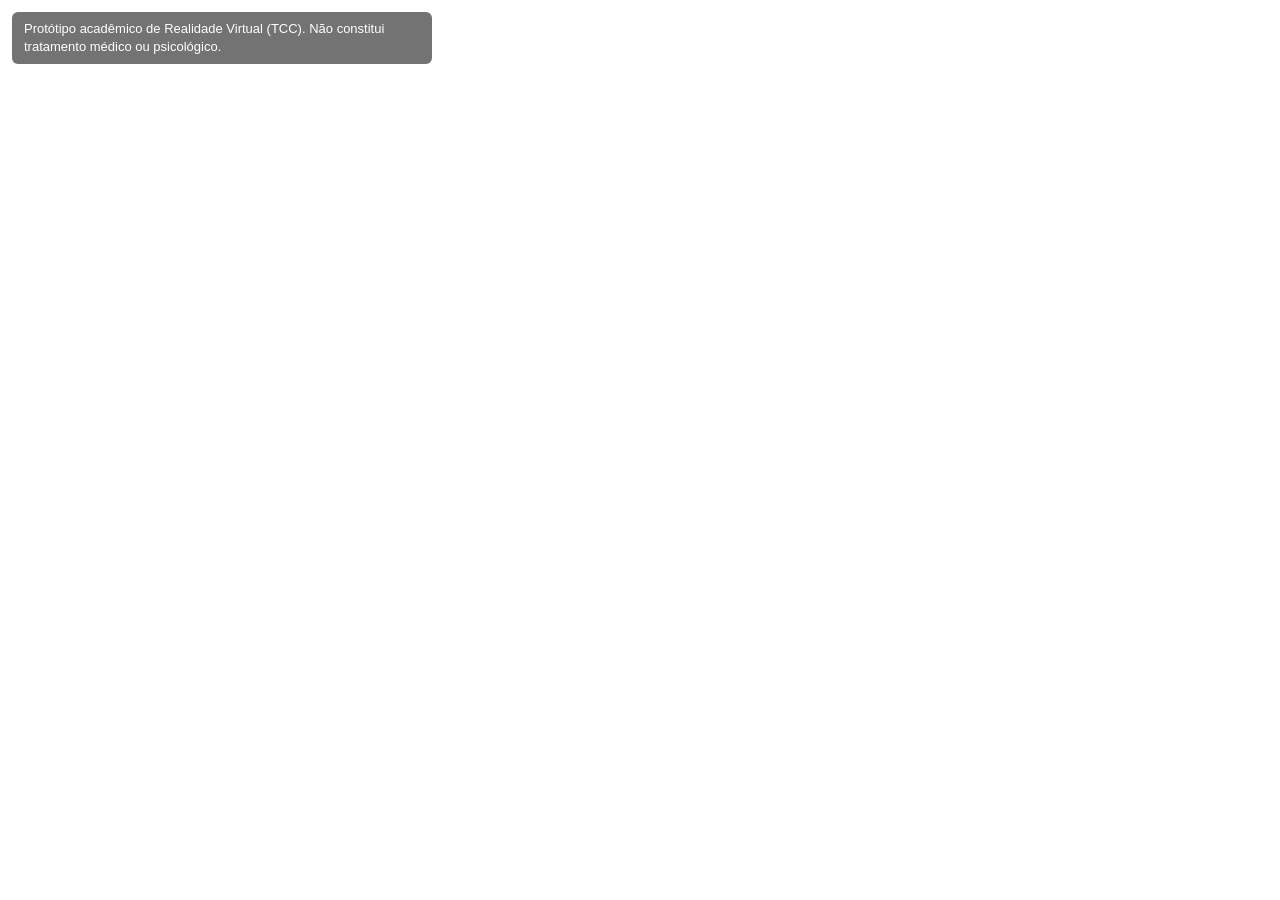
==== index.html @ 85cf34c7 "Etapa 1: estrutura inicial do projeto com cena A-Frame Cria os arquivos base do protótipo de VR para" ====
<!DOCTYPE html>
<html lang="pt-BR">
<head>
  <meta charset="UTF-8" />
  <meta name="viewport" content="width=device-width, initial-scale=1.0" />
  <title>Protótipo VR - Exposição Gradual (TCC)</title>

  <!-- Biblioteca A-Frame (carregada pela internet, via CDN) -->
  <script src="https://aframe.io/releases/1.7.0/aframe.min.js"></script>

  <!-- Nosso arquivo de estilos -->
  <link rel="stylesheet" href="style.css" />
</head>
<body>

  <!-- Camada de interface em HTML, que fica POR CIMA da cena 3D -->
  <div id="interface">
    <p id="aviso">
      Protótipo acadêmico de Realidade Virtual (TCC).
      Não constitui tratamento médico ou psicológico.
    </p>
  </div>

  <!-- A cena 3D começa aqui -->
  <a-scene id="cena">

    <!-- Chão -->
    <a-plane
      position="0 0 0"
      rotation="-90 0 0"
      width="20"
      height="20"
      color="#7BC8A4">
    </a-plane>

    <!-- Objeto de teste: um cubo à nossa frente -->
    <a-box
      position="0 1 -4"
      width="1"
      height="1"
      depth="1"
      color="#4C6EF5">
    </a-box>

    <!-- Céu: uma esfera gigante que envolve toda a cena -->
    <a-sky color="#ECECEC"></a-sky>

  </a-scene>

  <!-- Nosso arquivo de JavaScript, carregado no final -->
  <script src="script.js"></script>

</body>
</html>
---- style.css ----
/* Remove margens padrão do navegador e evita barras de rolagem */
* {
  margin: 0;
  padding: 0;
  box-sizing: border-box;
}

html, body {
  width: 100%;
  height: 100%;
  overflow: hidden;
  font-family: Arial, Helvetica, sans-serif;
}

/* Camada de interface 2D sobre a cena 3D */
#interface {
  position: absolute;
  top: 0;
  left: 0;
  width: 100%;
  z-index: 10;            /* fica na frente da cena */
  pointer-events: none;   /* deixa o mouse "atravessar" até a cena 3D */
  padding: 12px;
}

#aviso {
  display: inline-block;
  background-color: rgba(0, 0, 0, 0.55);
  color: #ffffff;
  font-size: 13px;
  line-height: 1.4;
  padding: 8px 12px;
  border-radius: 6px;
  max-width: 420px;
}
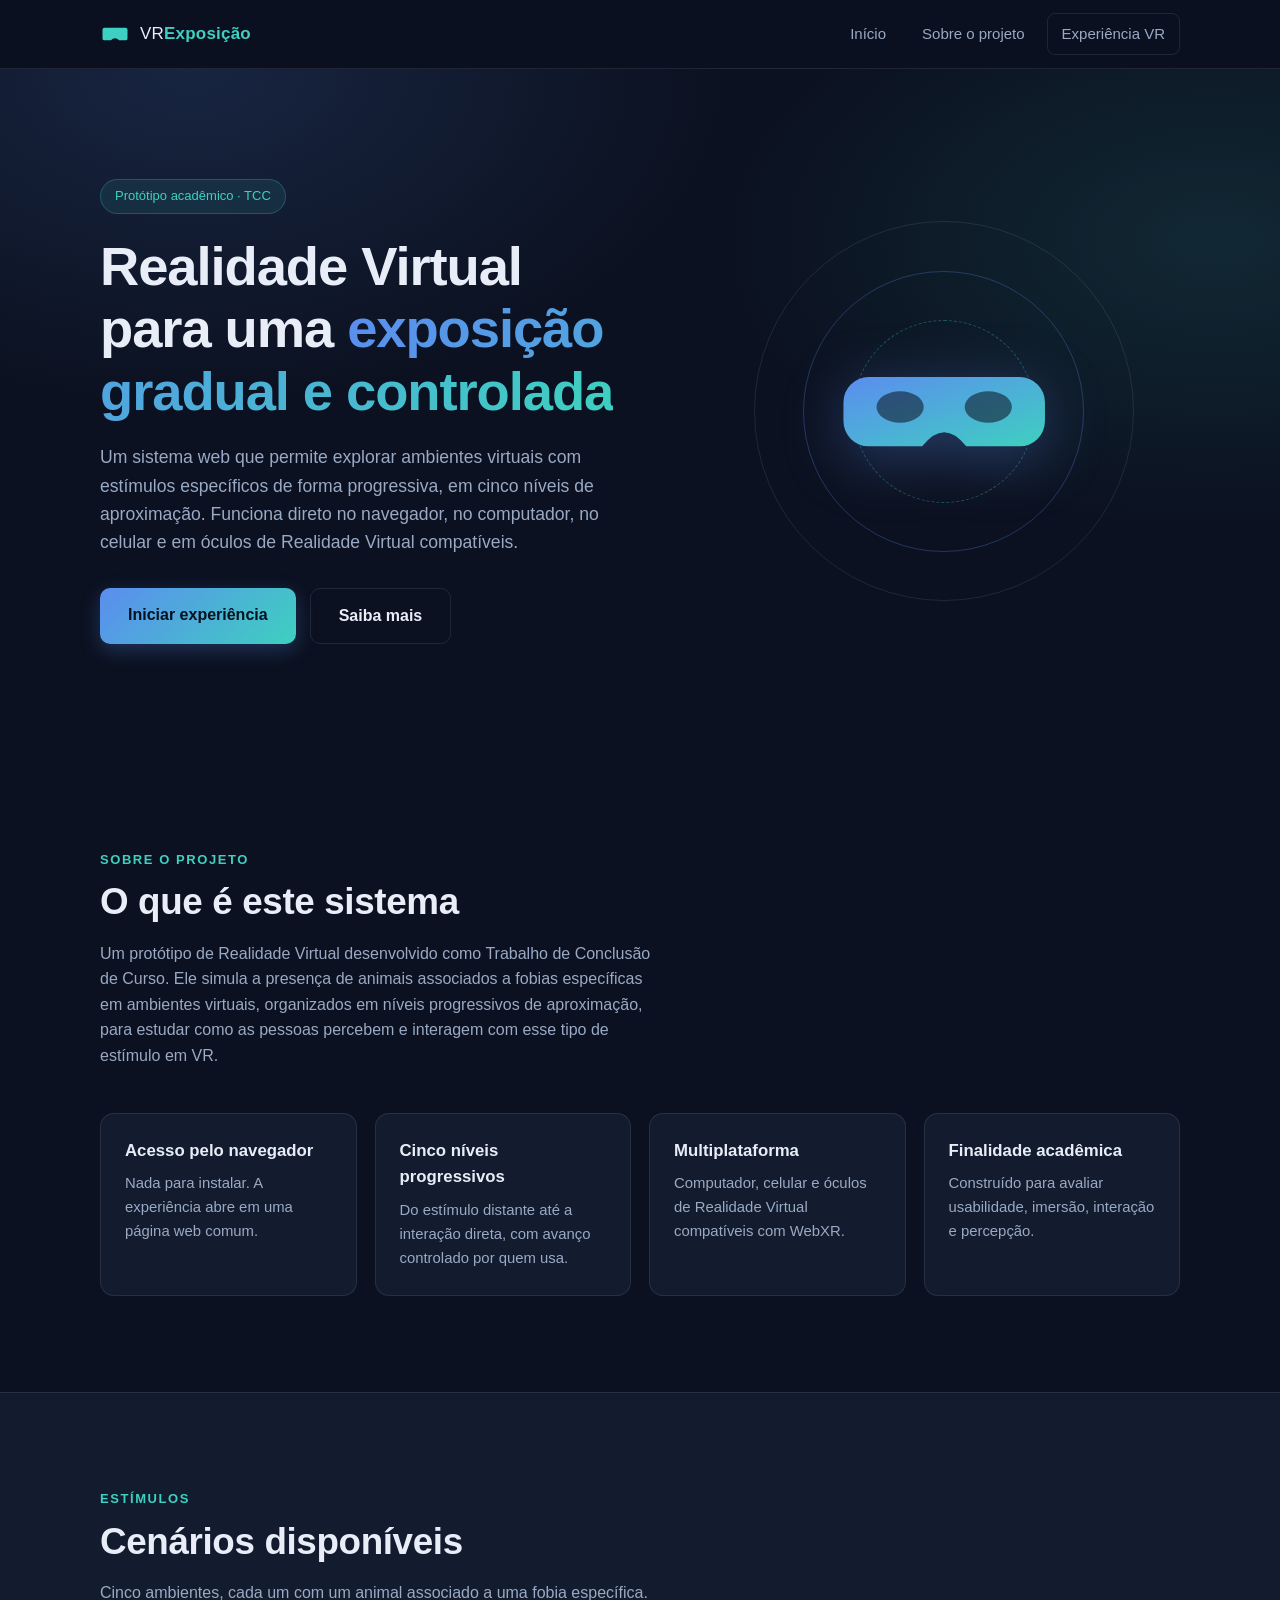
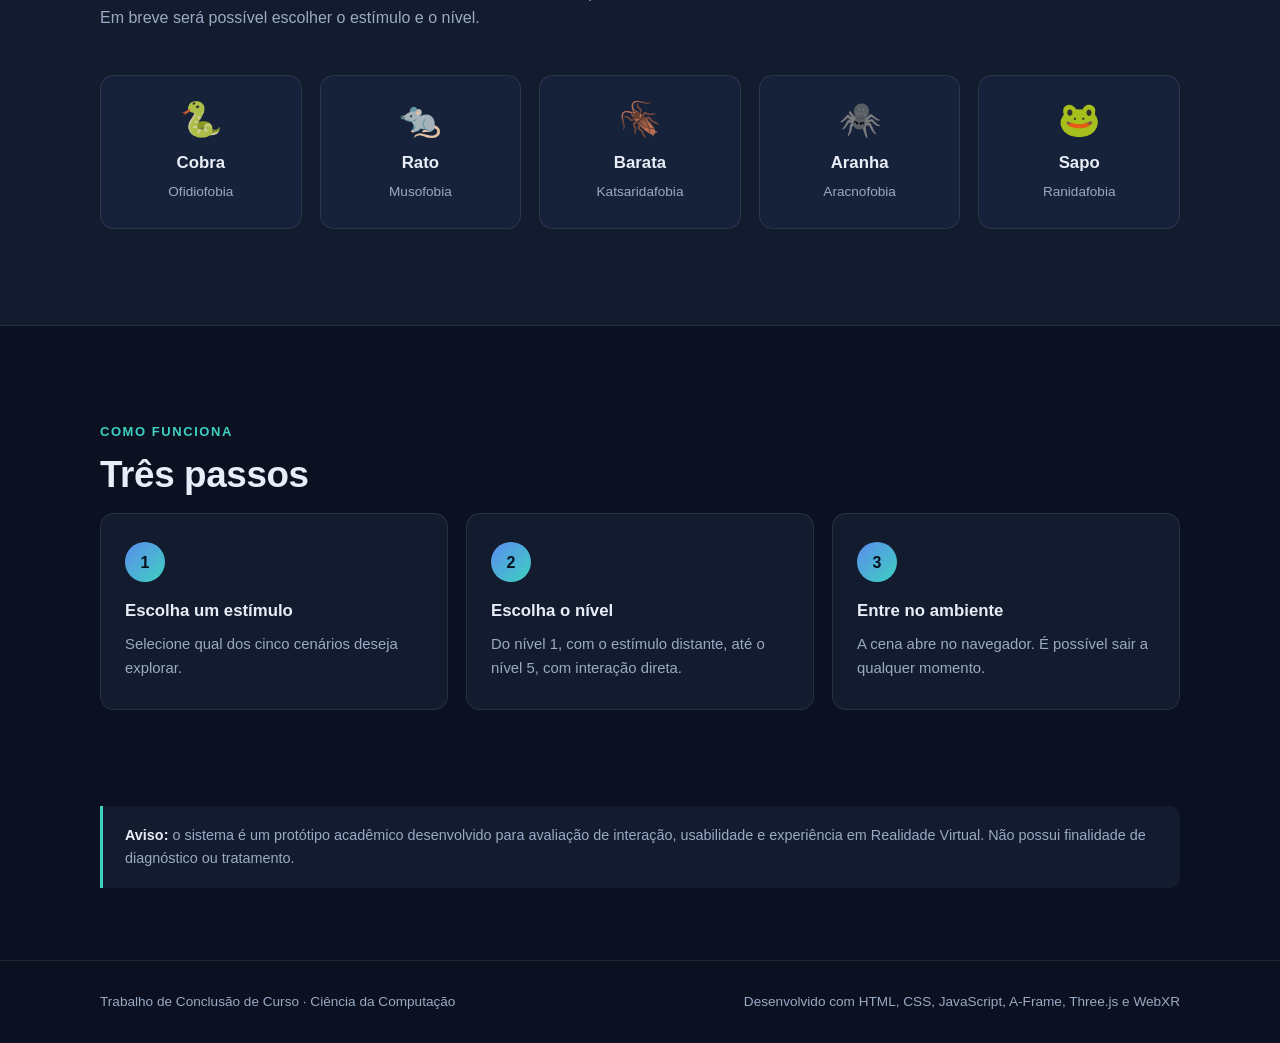
==== commit 01fa3585: "Cria a pagina inicial do sistema e separa a cena VR em pagina propria A cena A-Frame passa a viver e" ====
--- a/index.html
+++ b/index.html
@@ -3,52 +3,245 @@
 <head>
   <meta charset="UTF-8" />
   <meta name="viewport" content="width=device-width, initial-scale=1.0" />
-  <title>Protótipo VR - Exposição Gradual (TCC)</title>
-
-  <!-- Biblioteca A-Frame (carregada pela internet, via CDN) -->
-  <script src="https://aframe.io/releases/1.7.0/aframe.min.js"></script>
-
-  <!-- Nosso arquivo de estilos -->
+  <meta name="description" content="Protótipo acadêmico de Realidade Virtual para navegador, com cenários de exposição gradual a estímulos associados a fobias específicas." />
+  <title>VR Exposição Gradual | Protótipo Acadêmico</title>
+
+  <!-- Favicon desenhado em SVG, embutido na propria pagina -->
+  <link rel="icon" href="data:image/svg+xml,<svg xmlns='http://www.w3.org/2000/svg' viewBox='0 0 24 24'><path fill='%233ED0C0' d='M3.5 7h17a1.5 1.5 0 0 1 1.5 1.5v7a1.5 1.5 0 0 1-1.5 1.5h-5.2q-3.3-3.2-6.6 0H3.5A1.5 1.5 0 0 1 2 15.5v-7A1.5 1.5 0 0 1 3.5 7z'/></svg>" />
+
+  <!-- Marca que o JavaScript está ativo (explicado no script.js) -->
+  <script>document.documentElement.classList.add('js');</script>
+
   <link rel="stylesheet" href="style.css" />
 </head>
 <body>
 
-  <!-- Camada de interface em HTML, que fica POR CIMA da cena 3D -->
-  <div id="interface">
-    <p id="aviso">
-      Protótipo acadêmico de Realidade Virtual (TCC).
-      Não constitui tratamento médico ou psicológico.
-    </p>
-  </div>
-
-  <!-- A cena 3D começa aqui -->
-  <a-scene id="cena">
-
-    <!-- Chão -->
-    <a-plane
-      position="0 0 0"
-      rotation="-90 0 0"
-      width="20"
-      height="20"
-      color="#7BC8A4">
-    </a-plane>
-
-    <!-- Objeto de teste: um cubo à nossa frente -->
-    <a-box
-      position="0 1 -4"
-      width="1"
-      height="1"
-      depth="1"
-      color="#4C6EF5">
-    </a-box>
-
-    <!-- Céu: uma esfera gigante que envolve toda a cena -->
-    <a-sky color="#ECECEC"></a-sky>
-
-  </a-scene>
-
-  <!-- Nosso arquivo de JavaScript, carregado no final -->
+  <!-- Atalho para quem navega pelo teclado ou usa leitor de tela -->
+  <a class="pular" href="#conteudo">Pular para o conteúdo</a>
+
+  <!-- ============ CABEÇALHO ============ -->
+  <header class="cabecalho" id="inicio">
+    <div class="container cabecalho__interno">
+
+      <a class="logo" href="index.html">
+        <!-- Ícone de óculos VR desenhado em SVG -->
+        <svg class="logo__icone" viewBox="0 0 24 24" aria-hidden="true">
+          <path d="M3.5 7h17a1.5 1.5 0 0 1 1.5 1.5v7a1.5 1.5 0 0 1-1.5 1.5h-5.2q-3.3-3.2-6.6 0H3.5A1.5 1.5 0 0 1 2 15.5v-7A1.5 1.5 0 0 1 3.5 7z" />
+        </svg>
+        <span class="logo__texto">VR<strong>Exposição</strong></span>
+      </a>
+
+      <!-- Botão que abre o menu no celular (controlado pelo script.js) -->
+      <button class="menu-botao" id="menuBotao" aria-expanded="false" aria-controls="menu">
+        <span class="menu-botao__barra"></span>
+        <span class="menu-botao__barra"></span>
+        <span class="menu-botao__barra"></span>
+        <span class="sr-apenas">Abrir menu</span>
+      </button>
+
+      <nav class="menu" id="menu" aria-label="Navegação principal">
+        <a href="#inicio">Início</a>
+        <a href="#sobre">Sobre o projeto</a>
+        <a href="experiencia.html" class="menu__destaque">Experiência VR</a>
+      </nav>
+
+    </div>
+  </header>
+
+  <main id="conteudo">
+
+    <!-- ============ HERO ============ -->
+    <section class="hero">
+      <div class="container hero__interno">
+
+        <div class="hero__texto">
+          <p class="selo">Protótipo acadêmico &middot; TCC</p>
+
+          <h1 class="hero__titulo">
+            Realidade Virtual para uma
+            <span class="destaque">exposição gradual e controlada</span>
+          </h1>
+
+          <p class="hero__descricao">
+            Um sistema web que permite explorar ambientes virtuais com estímulos
+            específicos de forma progressiva, em cinco níveis de aproximação.
+            Funciona direto no navegador, no computador, no celular e em óculos
+            de Realidade Virtual compatíveis.
+          </p>
+
+          <div class="hero__botoes">
+            <a class="botao botao--principal" href="experiencia.html">Iniciar experiência</a>
+            <a class="botao botao--secundario" href="#sobre">Saiba mais</a>
+          </div>
+        </div>
+
+        <!-- Elemento visual: óculos VR em SVG com anéis animados -->
+        <div class="hero__visual" aria-hidden="true">
+          <span class="anel anel--1"></span>
+          <span class="anel anel--2"></span>
+          <span class="anel anel--3"></span>
+
+          <svg class="oculos" viewBox="0 0 140 72">
+            <defs>
+              <linearGradient id="gradOculos" x1="0" y1="0" x2="1" y2="1">
+                <stop offset="0%" stop-color="#5B8DEF" />
+                <stop offset="100%" stop-color="#3ED0C0" />
+              </linearGradient>
+            </defs>
+            <path
+              d="M22 14 H118 A16 16 0 0 1 134 30 V42 A16 16 0 0 1 118 58 H84 Q70 40 56 58 H22 A16 16 0 0 1 6 42 V30 A16 16 0 0 1 22 14 Z"
+              fill="url(#gradOculos)" />
+            <ellipse cx="42" cy="33" rx="15" ry="10" fill="#0B1120" opacity="0.55" />
+            <ellipse cx="98" cy="33" rx="15" ry="10" fill="#0B1120" opacity="0.55" />
+          </svg>
+        </div>
+
+      </div>
+    </section>
+
+    <!-- ============ SOBRE O PROJETO ============ -->
+    <section class="secao" id="sobre">
+      <div class="container">
+
+        <p class="secao__rotulo revelar">Sobre o projeto</p>
+        <h2 class="secao__titulo revelar">O que é este sistema</h2>
+        <p class="secao__texto revelar">
+          Um protótipo de Realidade Virtual desenvolvido como Trabalho de
+          Conclusão de Curso. Ele simula a presença de animais associados a
+          fobias específicas em ambientes virtuais, organizados em níveis
+          progressivos de aproximação, para estudar como as pessoas percebem e
+          interagem com esse tipo de estímulo em VR.
+        </p>
+
+        <ul class="recursos">
+          <li class="recurso revelar">
+            <h3 class="recurso__titulo">Acesso pelo navegador</h3>
+            <p class="recurso__texto">
+              Nada para instalar. A experiência abre em uma página web comum.
+            </p>
+          </li>
+          <li class="recurso revelar">
+            <h3 class="recurso__titulo">Cinco níveis progressivos</h3>
+            <p class="recurso__texto">
+              Do estímulo distante até a interação direta, com avanço controlado
+              por quem usa.
+            </p>
+          </li>
+          <li class="recurso revelar">
+            <h3 class="recurso__titulo">Multiplataforma</h3>
+            <p class="recurso__texto">
+              Computador, celular e óculos de Realidade Virtual compatíveis com
+              WebXR.
+            </p>
+          </li>
+          <li class="recurso revelar">
+            <h3 class="recurso__titulo">Finalidade acadêmica</h3>
+            <p class="recurso__texto">
+              Construído para avaliar usabilidade, imersão, interação e
+              percepção.
+            </p>
+          </li>
+        </ul>
+
+      </div>
+    </section>
+
+    <!-- ============ ESTÍMULOS ============ -->
+    <section class="secao secao--alternada" id="estimulos">
+      <div class="container">
+
+        <p class="secao__rotulo revelar">Estímulos</p>
+        <h2 class="secao__titulo revelar">Cenários disponíveis</h2>
+        <p class="secao__texto revelar">
+          Cinco ambientes, cada um com um animal associado a uma fobia
+          específica. Em breve será possível escolher o estímulo e o nível.
+        </p>
+
+        <ul class="cards">
+          <li class="card revelar">
+            <span class="card__icone">🐍</span>
+            <h3 class="card__titulo">Cobra</h3>
+            <p class="card__texto">Ofidiofobia</p>
+          </li>
+          <li class="card revelar">
+            <span class="card__icone">🐀</span>
+            <h3 class="card__titulo">Rato</h3>
+            <p class="card__texto">Musofobia</p>
+          </li>
+          <li class="card revelar">
+            <span class="card__icone">🪳</span>
+            <h3 class="card__titulo">Barata</h3>
+            <p class="card__texto">Katsaridafobia</p>
+          </li>
+          <li class="card revelar">
+            <span class="card__icone">🕷️</span>
+            <h3 class="card__titulo">Aranha</h3>
+            <p class="card__texto">Aracnofobia</p>
+          </li>
+          <li class="card revelar">
+            <span class="card__icone">🐸</span>
+            <h3 class="card__titulo">Sapo</h3>
+            <p class="card__texto">Ranidafobia</p>
+          </li>
+        </ul>
+
+      </div>
+    </section>
+
+    <!-- ============ COMO FUNCIONA ============ -->
+    <section class="secao" id="como-funciona">
+      <div class="container">
+
+        <p class="secao__rotulo revelar">Como funciona</p>
+        <h2 class="secao__titulo revelar">Três passos</h2>
+
+        <ol class="passos">
+          <li class="passo revelar">
+            <span class="passo__numero">1</span>
+            <h3 class="passo__titulo">Escolha um estímulo</h3>
+            <p class="passo__texto">
+              Selecione qual dos cinco cenários deseja explorar.
+            </p>
+          </li>
+          <li class="passo revelar">
+            <span class="passo__numero">2</span>
+            <h3 class="passo__titulo">Escolha o nível</h3>
+            <p class="passo__texto">
+              Do nível 1, com o estímulo distante, até o nível 5, com interação
+              direta.
+            </p>
+          </li>
+          <li class="passo revelar">
+            <span class="passo__numero">3</span>
+            <h3 class="passo__titulo">Entre no ambiente</h3>
+            <p class="passo__texto">
+              A cena abre no navegador. É possível sair a qualquer momento.
+            </p>
+          </li>
+        </ol>
+
+      </div>
+    </section>
+
+    <!-- ============ AVISO ============ -->
+    <section class="container">
+      <p class="aviso revelar">
+        <strong>Aviso:</strong> o sistema é um protótipo acadêmico desenvolvido
+        para avaliação de interação, usabilidade e experiência em Realidade
+        Virtual. Não possui finalidade de diagnóstico ou tratamento.
+      </p>
+    </section>
+
+  </main>
+
+  <!-- ============ RODAPÉ ============ -->
+  <footer class="rodape">
+    <div class="container rodape__interno">
+      <p>Trabalho de Conclusão de Curso &middot; Ciência da Computação</p>
+      <p>Desenvolvido com HTML, CSS, JavaScript, A-Frame, Three.js e WebXR</p>
+    </div>
+  </footer>
+
   <script src="script.js"></script>
-
 </body>
 </html>
--- a/style.css
+++ b/style.css
@@ -1,35 +1,567 @@
-/* Remove margens padrão do navegador e evita barras de rolagem */
+/* =========================================================
+   1. VARIÁVEIS (a "paleta" do projeto, definida num lugar só)
+   ========================================================= */
+:root {
+  --fundo:        #0B1120;
+  --superficie:   #121C2E;
+  --superficie-2: #16223A;
+  --borda:        rgba(255, 255, 255, 0.09);
+
+  --texto:        #E8EDF7;
+  --texto-suave:  #9AA9C4;
+
+  --azul:         #5B8DEF;
+  --verde:        #3ED0C0;
+
+  --raio:         14px;
+  --largura-max:  1120px;
+  --transicao:    0.25s ease;
+}
+
+/* =========================================================
+   2. BASE
+   ========================================================= */
 * {
   margin: 0;
   padding: 0;
   box-sizing: border-box;
 }
 
-html, body {
+html {
+  scroll-behavior: smooth;      /* rolagem suave ao clicar nos links do menu */
+  scroll-padding-top: 90px;     /* impede que o cabeçalho fixo cubra a seção */
+}
+
+body {
+  background-color: var(--fundo);
+  color: var(--texto);
+  font-family: -apple-system, BlinkMacSystemFont, "Segoe UI", Roboto,
+               "Helvetica Neue", Arial, sans-serif;
+  line-height: 1.6;
+  -webkit-font-smoothing: antialiased;
+}
+
+img, svg {
+  max-width: 100%;
+  display: block;
+}
+
+/* Faixa central usada por todas as seções */
+.container {
   width: 100%;
-  height: 100%;
+  max-width: var(--largura-max);
+  margin: 0 auto;
+  padding-inline: 20px;         /* respiro nas laterais, importante no celular */
+}
+
+/* Esconde visualmente, mas mantém para leitores de tela */
+.sr-apenas {
+  position: absolute;
+  width: 1px;
+  height: 1px;
   overflow: hidden;
-  font-family: Arial, Helvetica, sans-serif;
-}
-
-/* Camada de interface 2D sobre a cena 3D */
-#interface {
+  clip-path: inset(50%);
+  white-space: nowrap;
+}
+
+/* Atalho de teclado: só aparece quando recebe foco pelo Tab */
+.pular {
   position: absolute;
+  top: -100px;
+  left: 16px;
+  z-index: 200;
+  background: var(--azul);
+  color: #06121F;
+  padding: 10px 16px;
+  border-radius: 0 0 8px 8px;
+  text-decoration: none;
+  font-weight: 600;
+}
+
+.pular:focus {
   top: 0;
-  left: 0;
+}
+
+/* =========================================================
+   3. CABEÇALHO
+   ========================================================= */
+.cabecalho {
+  position: sticky;             /* acompanha a rolagem */
+  top: 0;
+  z-index: 100;
+  background-color: rgba(11, 17, 32, 0.85);
+  backdrop-filter: blur(10px);  /* desfoca o que passa por trás */
+  border-bottom: 1px solid var(--borda);
+}
+
+.cabecalho__interno {
+  display: flex;
+  align-items: center;
+  justify-content: space-between;
+  gap: 16px;
+  min-height: 68px;
+  flex-wrap: wrap;
+}
+
+.logo {
+  display: flex;
+  align-items: center;
+  gap: 10px;
+  text-decoration: none;
+  color: var(--texto);
+  font-size: 17px;
+  letter-spacing: 0.2px;
+}
+
+.logo__icone {
+  width: 30px;
+  height: 30px;
+  fill: var(--verde);
+  flex-shrink: 0;
+}
+
+.logo__texto strong {
+  color: var(--verde);
+  font-weight: 700;
+}
+
+/* ---- Menu ---- */
+.menu {
+  display: flex;
+  align-items: center;
+  gap: 8px;
+}
+
+.menu a {
+  color: var(--texto-suave);
+  text-decoration: none;
+  font-size: 15px;
+  padding: 8px 14px;
+  border-radius: 8px;
+  transition: color var(--transicao), background-color var(--transicao);
+}
+
+.menu a:hover,
+.menu a:focus-visible {
+  color: var(--texto);
+  background-color: var(--superficie);
+}
+
+.menu__destaque {
+  border: 1px solid var(--borda);
+  color: var(--texto);
+}
+
+/* ---- Botão de menu (só aparece no celular) ---- */
+.menu-botao {
+  display: none;                /* escondido no computador */
+  flex-direction: column;
+  justify-content: center;
+  gap: 5px;
+  width: 42px;
+  height: 42px;
+  padding: 9px;
+  background: var(--superficie);
+  border: 1px solid var(--borda);
+  border-radius: 10px;
+  cursor: pointer;
+}
+
+.menu-botao__barra {
+  display: block;
+  height: 2px;
   width: 100%;
-  z-index: 10;            /* fica na frente da cena */
-  pointer-events: none;   /* deixa o mouse "atravessar" até a cena 3D */
-  padding: 12px;
-}
-
-#aviso {
+  background-color: var(--texto);
+  border-radius: 2px;
+  transition: transform var(--transicao), opacity var(--transicao);
+}
+
+/* Vira um "X" quando o menu está aberto */
+.menu-botao[aria-expanded="true"] .menu-botao__barra:nth-child(1) {
+  transform: translateY(7px) rotate(45deg);
+}
+.menu-botao[aria-expanded="true"] .menu-botao__barra:nth-child(2) {
+  opacity: 0;
+}
+.menu-botao[aria-expanded="true"] .menu-botao__barra:nth-child(3) {
+  transform: translateY(-7px) rotate(-45deg);
+}
+
+/* =========================================================
+   4. BOTÕES
+   ========================================================= */
+.botao {
   display: inline-block;
-  background-color: rgba(0, 0, 0, 0.55);
-  color: #ffffff;
+  padding: 14px 28px;
+  border-radius: 10px;
+  text-decoration: none;
+  font-size: 16px;
+  font-weight: 600;
+  transition: transform var(--transicao), box-shadow var(--transicao),
+              background-color var(--transicao);
+}
+
+.botao--principal {
+  background-image: linear-gradient(135deg, var(--azul), var(--verde));
+  color: #06121F;               /* texto escuro sobre fundo claro = alto contraste */
+  box-shadow: 0 6px 20px rgba(91, 141, 239, 0.28);
+}
+
+.botao--principal:hover {
+  transform: translateY(-2px);
+  box-shadow: 0 10px 26px rgba(91, 141, 239, 0.4);
+}
+
+.botao--secundario {
+  background-color: transparent;
+  color: var(--texto);
+  border: 1px solid var(--borda);
+}
+
+.botao--secundario:hover {
+  background-color: var(--superficie);
+}
+
+/* =========================================================
+   5. HERO
+   ========================================================= */
+.hero {
+  padding-block: clamp(48px, 9vw, 110px);
+  /* brilho suave de fundo, sem imagem externa */
+  background-image:
+    radial-gradient(60% 70% at 15% 0%, rgba(91, 141, 239, 0.16), transparent 70%),
+    radial-gradient(55% 60% at 95% 25%, rgba(62, 208, 192, 0.12), transparent 70%);
+}
+
+.hero__interno {
+  display: grid;
+  grid-template-columns: 1fr;   /* 1 coluna por padrão (celular) */
+  gap: 56px;
+  align-items: center;
+}
+
+.selo {
+  display: inline-block;
   font-size: 13px;
-  line-height: 1.4;
-  padding: 8px 12px;
-  border-radius: 6px;
-  max-width: 420px;
-}
+  color: var(--verde);
+  background-color: rgba(62, 208, 192, 0.1);
+  border: 1px solid rgba(62, 208, 192, 0.25);
+  padding: 6px 14px;
+  border-radius: 100px;
+  margin-bottom: 22px;
+}
+
+.hero__titulo {
+  font-size: clamp(2rem, 5.5vw, 3.4rem);  /* cresce junto com a tela */
+  line-height: 1.15;
+  letter-spacing: -0.02em;
+  font-weight: 700;
+  margin-bottom: 20px;
+}
+
+.destaque {
+  background-image: linear-gradient(120deg, var(--azul), var(--verde));
+  -webkit-background-clip: text;          /* pinta o texto com o degradê */
+  background-clip: text;
+  color: transparent;
+}
+
+.hero__descricao {
+  font-size: clamp(1rem, 2vw, 1.1rem);
+  color: var(--texto-suave);
+  max-width: 52ch;                        /* linha curta = leitura confortável */
+  margin-bottom: 32px;
+}
+
+.hero__botoes {
+  display: flex;
+  flex-wrap: wrap;                        /* empilha sozinho se não couber */
+  gap: 14px;
+}
+
+/* ---- Visual do hero ---- */
+.hero__visual {
+  position: relative;
+  display: grid;
+  place-items: center;
+  aspect-ratio: 1 / 1;
+  max-width: 380px;
+  width: 100%;
+  margin-inline: auto;
+}
+
+.anel {
+  position: absolute;
+  border-radius: 50%;
+  border: 1px solid var(--borda);
+}
+
+.anel--1 { width: 100%; height: 100%; }
+.anel--2 { width: 74%;  height: 74%;  border-color: rgba(91, 141, 239, 0.3); }
+.anel--3 {
+  width: 48%;
+  height: 48%;
+  border-color: rgba(62, 208, 192, 0.35);
+  border-style: dashed;
+  animation: girar 26s linear infinite;
+}
+
+.oculos {
+  position: relative;
+  width: 58%;
+  filter: drop-shadow(0 12px 30px rgba(91, 141, 239, 0.35));
+  animation: flutuar 5s ease-in-out infinite;
+}
+
+@keyframes girar {
+  to { transform: rotate(360deg); }
+}
+
+@keyframes flutuar {
+  0%, 100% { transform: translateY(-6px); }
+  50%      { transform: translateY(6px); }
+}
+
+/* =========================================================
+   6. SEÇÕES
+   ========================================================= */
+.secao {
+  padding-block: clamp(56px, 8vw, 96px);
+}
+
+.secao--alternada {
+  background-color: var(--superficie);
+  border-block: 1px solid var(--borda);
+}
+
+.secao__rotulo {
+  font-size: 13px;
+  font-weight: 600;
+  letter-spacing: 0.12em;
+  text-transform: uppercase;
+  color: var(--verde);
+  margin-bottom: 10px;
+}
+
+.secao__titulo {
+  font-size: clamp(1.6rem, 3.6vw, 2.3rem);
+  line-height: 1.2;
+  letter-spacing: -0.01em;
+  margin-bottom: 16px;
+}
+
+.secao__texto {
+  color: var(--texto-suave);
+  max-width: 62ch;
+  margin-bottom: 44px;
+}
+
+/* =========================================================
+   7. GRADES (recursos, cards, passos)
+   ========================================================= */
+.recursos,
+.cards,
+.passos {
+  list-style: none;
+  display: grid;
+  gap: 18px;
+}
+
+/* auto-fit + minmax = responsivo sem media query:
+   o navegador encaixa quantas colunas couberem, com no mínimo X de largura */
+.recursos { grid-template-columns: repeat(auto-fit, minmax(230px, 1fr)); }
+.cards    { grid-template-columns: repeat(auto-fit, minmax(170px, 1fr)); }
+.passos   { grid-template-columns: repeat(auto-fit, minmax(250px, 1fr)); }
+
+/* ---- Recursos ---- */
+.recurso {
+  background-color: var(--superficie);
+  border: 1px solid var(--borda);
+  border-radius: var(--raio);
+  padding: 24px;
+}
+
+.secao--alternada .recurso {
+  background-color: var(--superficie-2);
+}
+
+.recurso__titulo {
+  font-size: 1.05rem;
+  margin-bottom: 8px;
+}
+
+.recurso__texto {
+  font-size: 0.93rem;
+  color: var(--texto-suave);
+}
+
+/* ---- Cards dos estímulos ---- */
+.card {
+  background-color: var(--superficie-2);
+  border: 1px solid var(--borda);
+  border-radius: var(--raio);
+  padding: 26px 20px;
+  text-align: center;
+  transition: transform var(--transicao), border-color var(--transicao);
+}
+
+.card:hover {
+  transform: translateY(-4px);
+  border-color: rgba(62, 208, 192, 0.45);
+}
+
+.card__icone {
+  display: block;
+  font-size: 34px;
+  line-height: 1;
+  margin-bottom: 14px;
+  opacity: 0.9;
+}
+
+.card__titulo {
+  font-size: 1.05rem;
+  margin-bottom: 4px;
+}
+
+.card__texto {
+  font-size: 0.85rem;
+  color: var(--texto-suave);
+}
+
+/* ---- Passos ---- */
+.passos { counter-reset: passo; }
+
+.passo {
+  position: relative;
+  background-color: var(--superficie);
+  border: 1px solid var(--borda);
+  border-radius: var(--raio);
+  padding: 28px 24px;
+}
+
+.passo__numero {
+  display: grid;
+  place-items: center;
+  width: 40px;
+  height: 40px;
+  border-radius: 50%;
+  background-image: linear-gradient(135deg, var(--azul), var(--verde));
+  color: #06121F;
+  font-weight: 700;
+  margin-bottom: 16px;
+}
+
+.passo__titulo {
+  font-size: 1.05rem;
+  margin-bottom: 8px;
+}
+
+.passo__texto {
+  font-size: 0.93rem;
+  color: var(--texto-suave);
+}
+
+/* =========================================================
+   8. AVISO
+   ========================================================= */
+.aviso {
+  border-left: 3px solid var(--verde);
+  background-color: var(--superficie);
+  border-radius: 0 10px 10px 0;
+  padding: 18px 22px;
+  font-size: 0.9rem;
+  color: var(--texto-suave);
+  margin-bottom: 72px;
+}
+
+.aviso strong {
+  color: var(--texto);
+}
+
+/* =========================================================
+   9. RODAPÉ
+   ========================================================= */
+.rodape {
+  border-top: 1px solid var(--borda);
+  padding-block: 30px;
+}
+
+.rodape__interno {
+  display: flex;
+  flex-wrap: wrap;
+  justify-content: space-between;
+  gap: 8px;
+  font-size: 0.85rem;
+  color: var(--texto-suave);
+}
+
+/* =========================================================
+   10. ANIMAÇÃO DE ENTRADA
+   ========================================================= */
+.js .revelar {
+  opacity: 0;
+  transform: translateY(18px);
+  transition: opacity 0.55s ease, transform 0.55s ease;
+}
+
+.js .revelar.visivel {
+  opacity: 1;
+  transform: none;
+}
+
+/* =========================================================
+   11. RESPONSIVIDADE
+   ========================================================= */
+
+/* A partir de 900px: hero em duas colunas */
+@media (min-width: 900px) {
+  .hero__interno {
+    grid-template-columns: 1.15fr 1fr;
+    gap: 64px;
+  }
+}
+
+/* Até 780px: menu vira painel controlado pelo botão */
+@media (max-width: 780px) {
+  .menu-botao {
+    display: flex;
+  }
+
+  .menu {
+    display: none;              /* fechado por padrão */
+    width: 100%;
+    flex-direction: column;
+    align-items: stretch;
+    gap: 4px;
+    padding-bottom: 14px;
+  }
+
+  .menu.aberto {
+    display: flex;
+  }
+
+  .menu a {
+    padding: 12px 14px;
+    background-color: var(--superficie);
+  }
+
+  .hero__visual {
+    max-width: 280px;
+  }
+}
+
+/* Respeita quem configurou o sistema para reduzir animações */
+@media (prefers-reduced-motion: reduce) {
+  html { scroll-behavior: auto; }
+
+  *, *::before, *::after {
+    animation-duration: 0.001ms !important;
+    animation-iteration-count: 1 !important;
+    transition-duration: 0.001ms !important;
+  }
+
+  .js .revelar {
+    opacity: 1;
+    transform: none;
+  }
+}
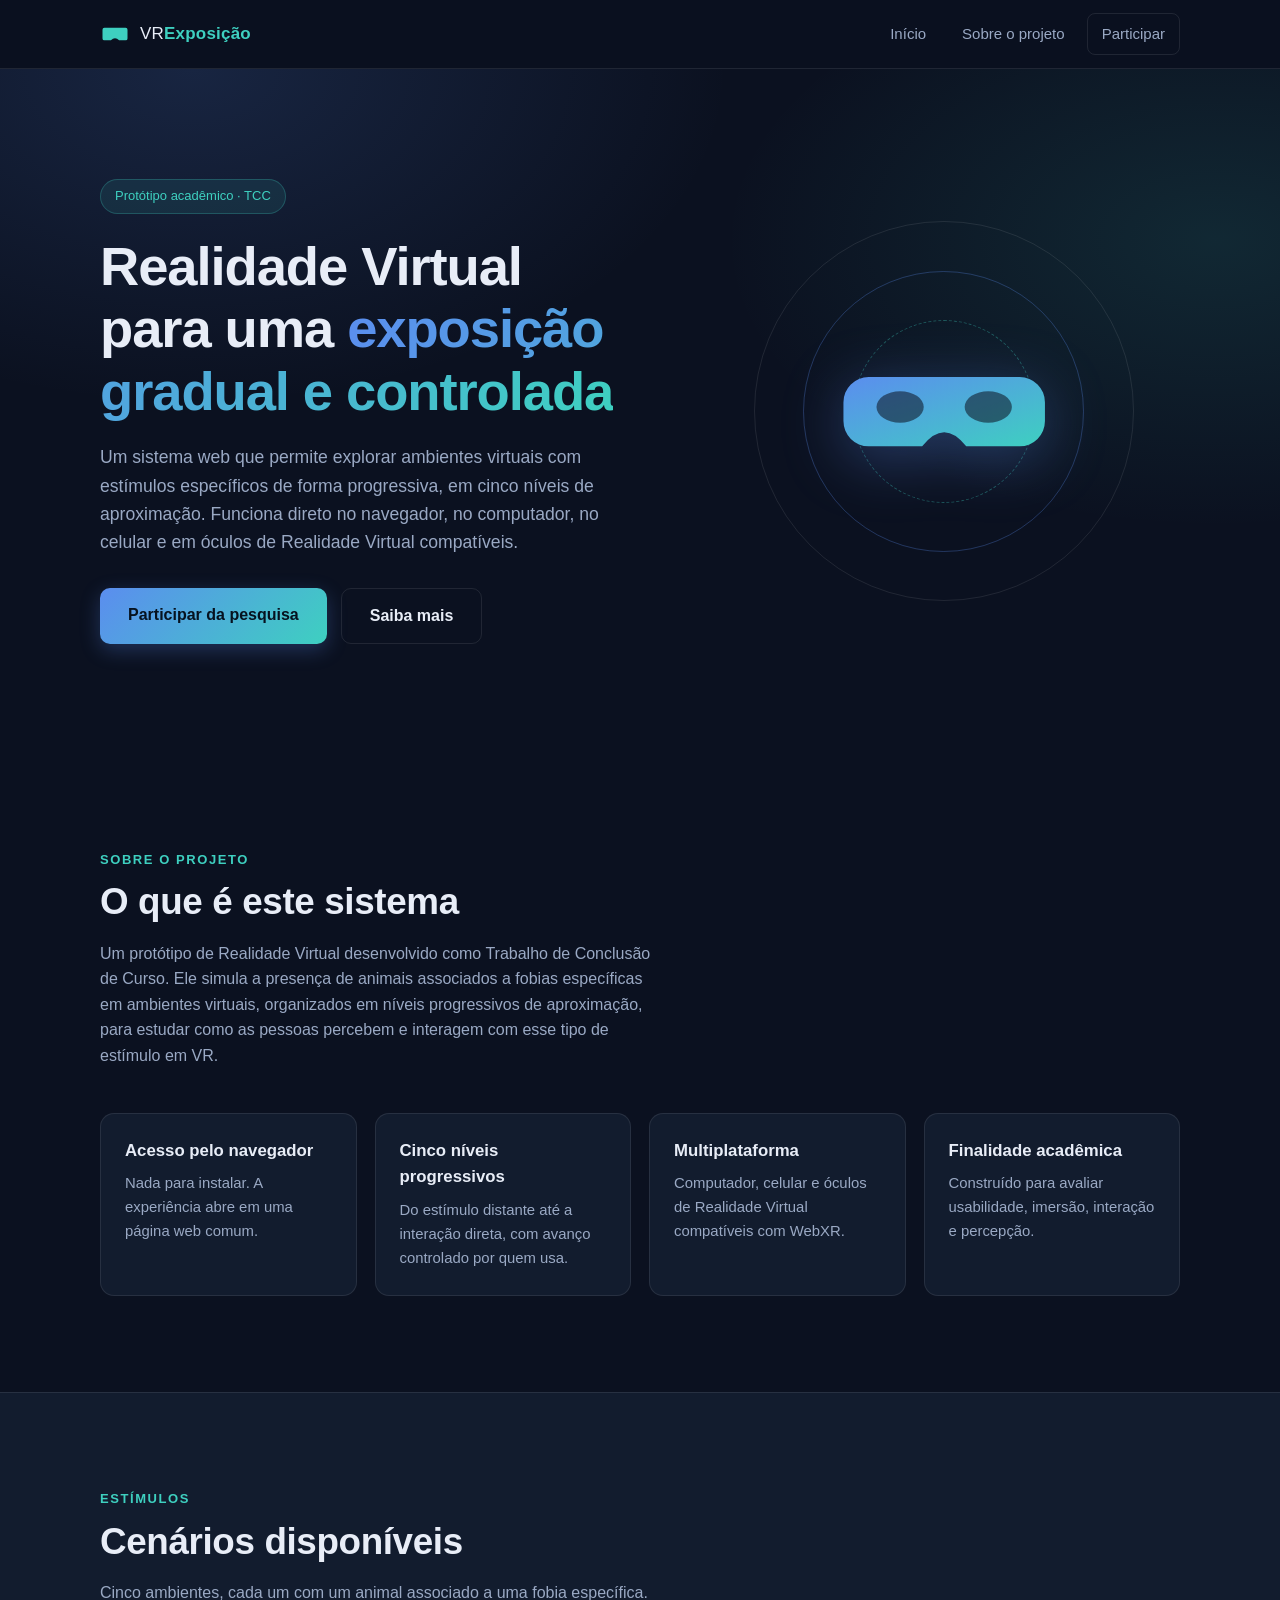
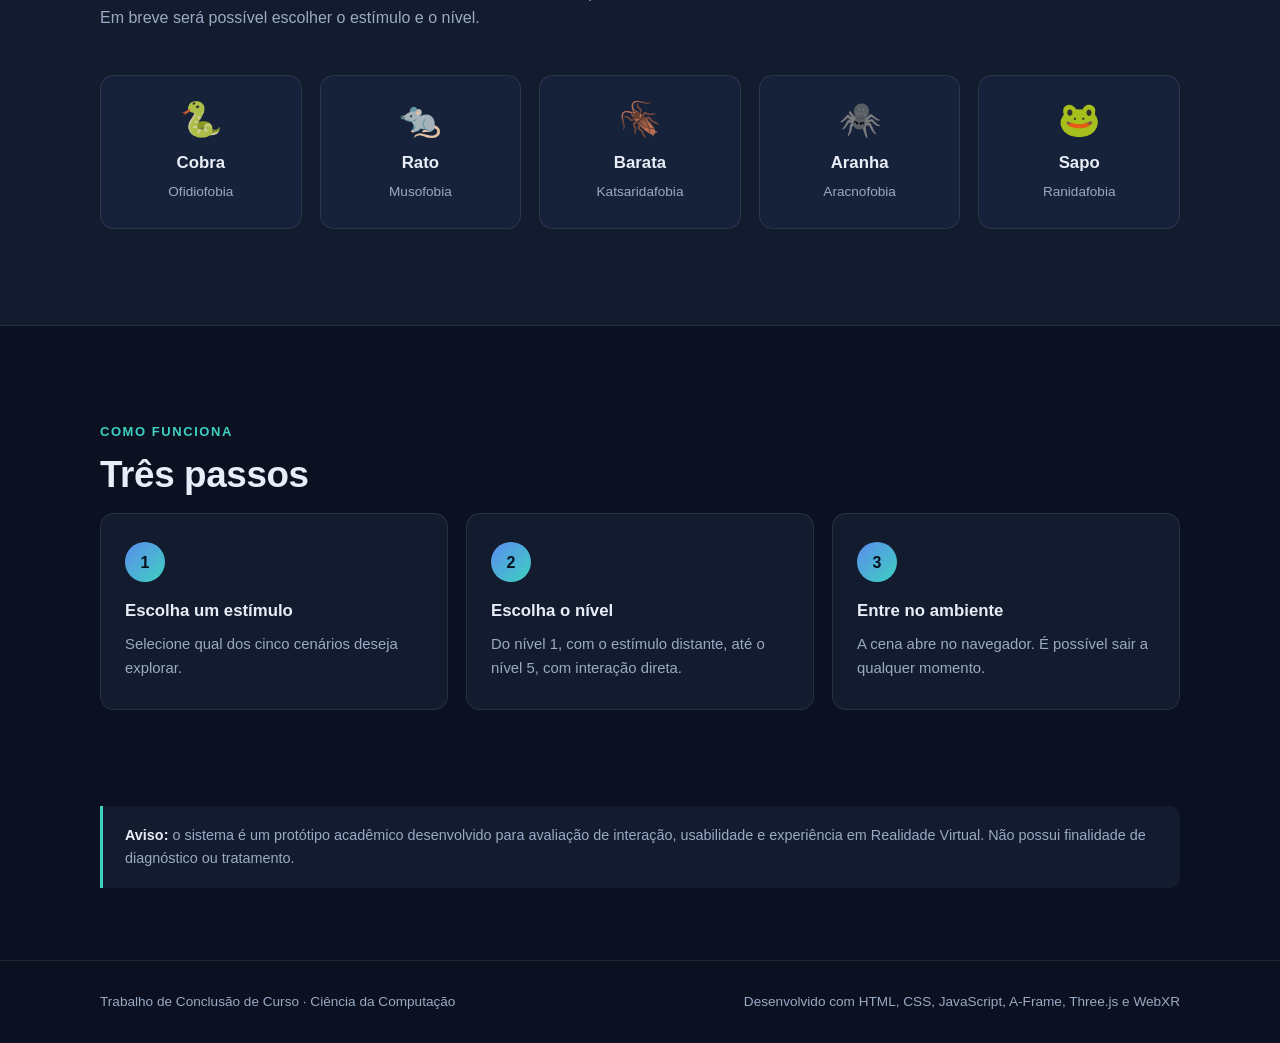
==== commit 46463b05: "Coleta de dados: consentimento, cadastro e medo declarado Primeira metade do que a orientacao de 06/" ====
--- a/index.html
+++ b/index.html
@@ -12,7 +12,9 @@
   <!-- Marca que o JavaScript está ativo (explicado no script.js) -->
   <script>document.documentElement.classList.add('js');</script>
 
-  <link rel="stylesheet" href="style.css" />
+  <!-- Primeiro o que e comum a todas as paginas, depois o especifico -->
+  <link rel="stylesheet" href="base.css" />
+  <link rel="stylesheet" href="inicio.css" />
 </head>
 <body>
 
@@ -42,7 +44,7 @@
       <nav class="menu" id="menu" aria-label="Navegação principal">
         <a href="#inicio">Início</a>
         <a href="#sobre">Sobre o projeto</a>
-        <a href="experiencia.html" class="menu__destaque">Experiência VR</a>
+        <a href="cadastro.html" class="menu__destaque">Participar</a>
       </nav>
 
     </div>
@@ -70,7 +72,7 @@
           </p>
 
           <div class="hero__botoes">
-            <a class="botao botao--principal" href="experiencia.html">Iniciar experiência</a>
+            <a class="botao botao--principal" href="cadastro.html">Participar da pesquisa</a>
             <a class="botao botao--secundario" href="#sobre">Saiba mais</a>
           </div>
         </div>
@@ -242,6 +244,6 @@
     </div>
   </footer>
 
-  <script src="script.js"></script>
+  <script src="base.js"></script>
 </body>
 </html>
--- a/base.css
+++ b/base.css
@@ -0,0 +1,342 @@
+/* =========================================================
+   BASE — estilos compartilhados por TODAS as páginas do site.
+   Variáveis, reset, cabeçalho, botões, seções, rodapé.
+   Cada página carrega este arquivo e depois o seu próprio.
+   ========================================================= */
+
+/* ---------- 1. VARIÁVEIS ---------- */
+:root {
+  --fundo:        #0B1120;
+  --superficie:   #121C2E;
+  --superficie-2: #16223A;
+  --borda:        rgba(255, 255, 255, 0.09);
+
+  --texto:        #E8EDF7;
+  --texto-suave:  #9AA9C4;
+
+  --azul:         #5B8DEF;
+  --verde:        #3ED0C0;
+
+  --raio:         14px;
+  --largura-max:  1120px;
+  --transicao:    0.25s ease;
+}
+
+/* ---------- 2. RESET E BASE ---------- */
+* {
+  margin: 0;
+  padding: 0;
+  box-sizing: border-box;
+}
+
+html {
+  scroll-behavior: smooth;
+  scroll-padding-top: 90px;
+}
+
+body {
+  background-color: var(--fundo);
+  color: var(--texto);
+  font-family: -apple-system, BlinkMacSystemFont, "Segoe UI", Roboto,
+               "Helvetica Neue", Arial, sans-serif;
+  line-height: 1.6;
+  -webkit-font-smoothing: antialiased;
+}
+
+img, svg {
+  max-width: 100%;
+  display: block;
+}
+
+.container {
+  width: 100%;
+  max-width: var(--largura-max);
+  margin: 0 auto;
+  padding-inline: 20px;
+}
+
+.sr-apenas {
+  position: absolute;
+  width: 1px;
+  height: 1px;
+  overflow: hidden;
+  clip-path: inset(50%);
+  white-space: nowrap;
+}
+
+.pular {
+  position: absolute;
+  top: -100px;
+  left: 16px;
+  z-index: 200;
+  background: var(--azul);
+  color: #06121F;
+  padding: 10px 16px;
+  border-radius: 0 0 8px 8px;
+  text-decoration: none;
+  font-weight: 600;
+}
+
+.pular:focus {
+  top: 0;
+}
+
+/* ---------- 3. CABEÇALHO ---------- */
+.cabecalho {
+  position: sticky;
+  top: 0;
+  z-index: 100;
+  background-color: rgba(11, 17, 32, 0.85);
+  backdrop-filter: blur(10px);
+  border-bottom: 1px solid var(--borda);
+}
+
+.cabecalho__interno {
+  display: flex;
+  align-items: center;
+  justify-content: space-between;
+  gap: 16px;
+  min-height: 68px;
+  flex-wrap: wrap;
+}
+
+.logo {
+  display: flex;
+  align-items: center;
+  gap: 10px;
+  text-decoration: none;
+  color: var(--texto);
+  font-size: 17px;
+  letter-spacing: 0.2px;
+}
+
+.logo__icone {
+  width: 30px;
+  height: 30px;
+  fill: var(--verde);
+  flex-shrink: 0;
+}
+
+.logo__texto strong {
+  color: var(--verde);
+  font-weight: 700;
+}
+
+.menu {
+  display: flex;
+  align-items: center;
+  gap: 8px;
+}
+
+.menu a {
+  color: var(--texto-suave);
+  text-decoration: none;
+  font-size: 15px;
+  padding: 8px 14px;
+  border-radius: 8px;
+  transition: color var(--transicao), background-color var(--transicao);
+}
+
+.menu a:hover,
+.menu a:focus-visible {
+  color: var(--texto);
+  background-color: var(--superficie);
+}
+
+.menu__destaque {
+  border: 1px solid var(--borda);
+  color: var(--texto);
+}
+
+.menu-botao {
+  display: none;
+  flex-direction: column;
+  justify-content: center;
+  gap: 5px;
+  width: 42px;
+  height: 42px;
+  padding: 9px;
+  background: var(--superficie);
+  border: 1px solid var(--borda);
+  border-radius: 10px;
+  cursor: pointer;
+}
+
+.menu-botao__barra {
+  display: block;
+  height: 2px;
+  width: 100%;
+  background-color: var(--texto);
+  border-radius: 2px;
+  transition: transform var(--transicao), opacity var(--transicao);
+}
+
+.menu-botao[aria-expanded="true"] .menu-botao__barra:nth-child(1) {
+  transform: translateY(7px) rotate(45deg);
+}
+.menu-botao[aria-expanded="true"] .menu-botao__barra:nth-child(2) {
+  opacity: 0;
+}
+.menu-botao[aria-expanded="true"] .menu-botao__barra:nth-child(3) {
+  transform: translateY(-7px) rotate(-45deg);
+}
+
+/* ---------- 4. BOTÕES ---------- */
+.botao {
+  display: inline-block;
+  padding: 14px 28px;
+  border-radius: 10px;
+  text-decoration: none;
+  font-size: 16px;
+  font-weight: 600;
+  text-align: center;
+  transition: transform var(--transicao), box-shadow var(--transicao),
+              background-color var(--transicao), opacity var(--transicao);
+}
+
+.botao--principal {
+  background-image: linear-gradient(135deg, var(--azul), var(--verde));
+  color: #06121F;
+  box-shadow: 0 6px 20px rgba(91, 141, 239, 0.28);
+}
+
+.botao--principal:hover {
+  transform: translateY(-2px);
+  box-shadow: 0 10px 26px rgba(91, 141, 239, 0.4);
+}
+
+.botao--secundario {
+  background-color: transparent;
+  color: var(--texto);
+  border: 1px solid var(--borda);
+}
+
+.botao--secundario:hover {
+  background-color: var(--superficie);
+}
+
+/* Botão ainda sem destino: visualmente apagado e sem hover */
+.botao--desativado {
+  opacity: 0.4;
+  cursor: not-allowed;
+  box-shadow: none;
+}
+
+.botao--desativado:hover {
+  transform: none;
+  box-shadow: none;
+}
+
+/* ---------- 5. SEÇÕES ---------- */
+.secao {
+  padding-block: clamp(56px, 8vw, 96px);
+}
+
+.secao--alternada {
+  background-color: var(--superficie);
+  border-block: 1px solid var(--borda);
+}
+
+.secao__rotulo {
+  font-size: 13px;
+  font-weight: 600;
+  letter-spacing: 0.12em;
+  text-transform: uppercase;
+  color: var(--verde);
+  margin-bottom: 10px;
+}
+
+.secao__titulo {
+  font-size: clamp(1.6rem, 3.6vw, 2.3rem);
+  line-height: 1.2;
+  letter-spacing: -0.01em;
+  margin-bottom: 16px;
+}
+
+.secao__texto {
+  color: var(--texto-suave);
+  max-width: 62ch;
+  margin-bottom: 44px;
+}
+
+/* ---------- 6. AVISO ---------- */
+.aviso {
+  border-left: 3px solid var(--verde);
+  background-color: var(--superficie);
+  border-radius: 0 10px 10px 0;
+  padding: 18px 22px;
+  font-size: 0.9rem;
+  color: var(--texto-suave);
+  margin-bottom: 72px;
+}
+
+.aviso strong {
+  color: var(--texto);
+}
+
+/* ---------- 7. RODAPÉ ---------- */
+.rodape {
+  border-top: 1px solid var(--borda);
+  padding-block: 30px;
+}
+
+.rodape__interno {
+  display: flex;
+  flex-wrap: wrap;
+  justify-content: space-between;
+  gap: 8px;
+  font-size: 0.85rem;
+  color: var(--texto-suave);
+}
+
+/* ---------- 8. ANIMAÇÃO DE ENTRADA ---------- */
+.js .revelar {
+  opacity: 0;
+  transform: translateY(18px);
+  transition: opacity 0.55s ease, transform 0.55s ease;
+}
+
+.js .revelar.visivel {
+  opacity: 1;
+  transform: none;
+}
+
+/* ---------- 9. RESPONSIVIDADE ---------- */
+@media (max-width: 780px) {
+  .menu-botao {
+    display: flex;
+  }
+
+  .menu {
+    display: none;
+    width: 100%;
+    flex-direction: column;
+    align-items: stretch;
+    gap: 4px;
+    padding-bottom: 14px;
+  }
+
+  .menu.aberto {
+    display: flex;
+  }
+
+  .menu a {
+    padding: 12px 14px;
+    background-color: var(--superficie);
+  }
+}
+
+@media (prefers-reduced-motion: reduce) {
+  html { scroll-behavior: auto; }
+
+  *, *::before, *::after {
+    animation-duration: 0.001ms !important;
+    animation-iteration-count: 1 !important;
+    transition-duration: 0.001ms !important;
+  }
+
+  .js .revelar {
+    opacity: 1;
+    transform: none;
+  }
+}
--- a/inicio.css
+++ b/inicio.css
@@ -0,0 +1,212 @@
+/* =========================================================
+   INÍCIO — estilos exclusivos da página inicial (index.html).
+   O que é compartilhado com as outras páginas está em base.css.
+   ========================================================= */
+
+/* ---------- HERO ---------- */
+.hero {
+  padding-block: clamp(48px, 9vw, 110px);
+  background-image:
+    radial-gradient(60% 70% at 15% 0%, rgba(91, 141, 239, 0.16), transparent 70%),
+    radial-gradient(55% 60% at 95% 25%, rgba(62, 208, 192, 0.12), transparent 70%);
+}
+
+.hero__interno {
+  display: grid;
+  grid-template-columns: 1fr;
+  gap: 56px;
+  align-items: center;
+}
+
+.selo {
+  display: inline-block;
+  font-size: 13px;
+  color: var(--verde);
+  background-color: rgba(62, 208, 192, 0.1);
+  border: 1px solid rgba(62, 208, 192, 0.25);
+  padding: 6px 14px;
+  border-radius: 100px;
+  margin-bottom: 22px;
+}
+
+.hero__titulo {
+  font-size: clamp(2rem, 5.5vw, 3.4rem);
+  line-height: 1.15;
+  letter-spacing: -0.02em;
+  font-weight: 700;
+  margin-bottom: 20px;
+}
+
+.destaque {
+  background-image: linear-gradient(120deg, var(--azul), var(--verde));
+  -webkit-background-clip: text;
+  background-clip: text;
+  color: transparent;
+}
+
+.hero__descricao {
+  font-size: clamp(1rem, 2vw, 1.1rem);
+  color: var(--texto-suave);
+  max-width: 52ch;
+  margin-bottom: 32px;
+}
+
+.hero__botoes {
+  display: flex;
+  flex-wrap: wrap;
+  gap: 14px;
+}
+
+.hero__visual {
+  position: relative;
+  display: grid;
+  place-items: center;
+  aspect-ratio: 1 / 1;
+  max-width: 380px;
+  width: 100%;
+  margin-inline: auto;
+}
+
+.anel {
+  position: absolute;
+  border-radius: 50%;
+  border: 1px solid var(--borda);
+}
+
+.anel--1 { width: 100%; height: 100%; }
+.anel--2 { width: 74%;  height: 74%;  border-color: rgba(91, 141, 239, 0.3); }
+.anel--3 {
+  width: 48%;
+  height: 48%;
+  border-color: rgba(62, 208, 192, 0.35);
+  border-style: dashed;
+  animation: girar 26s linear infinite;
+}
+
+.oculos {
+  position: relative;
+  width: 58%;
+  filter: drop-shadow(0 12px 30px rgba(91, 141, 239, 0.35));
+  animation: flutuar 5s ease-in-out infinite;
+}
+
+@keyframes girar {
+  to { transform: rotate(360deg); }
+}
+
+@keyframes flutuar {
+  0%, 100% { transform: translateY(-6px); }
+  50%      { transform: translateY(6px); }
+}
+
+/* ---------- GRADES ---------- */
+.recursos,
+.cards,
+.passos {
+  list-style: none;
+  display: grid;
+  gap: 18px;
+}
+
+.recursos { grid-template-columns: repeat(auto-fit, minmax(230px, 1fr)); }
+.cards    { grid-template-columns: repeat(auto-fit, minmax(170px, 1fr)); }
+.passos   { grid-template-columns: repeat(auto-fit, minmax(250px, 1fr)); }
+
+.recurso {
+  background-color: var(--superficie);
+  border: 1px solid var(--borda);
+  border-radius: var(--raio);
+  padding: 24px;
+}
+
+.secao--alternada .recurso {
+  background-color: var(--superficie-2);
+}
+
+.recurso__titulo {
+  font-size: 1.05rem;
+  margin-bottom: 8px;
+}
+
+.recurso__texto {
+  font-size: 0.93rem;
+  color: var(--texto-suave);
+}
+
+.card {
+  background-color: var(--superficie-2);
+  border: 1px solid var(--borda);
+  border-radius: var(--raio);
+  padding: 26px 20px;
+  text-align: center;
+  transition: transform var(--transicao), border-color var(--transicao);
+}
+
+.card:hover {
+  transform: translateY(-4px);
+  border-color: rgba(62, 208, 192, 0.45);
+}
+
+.card__icone {
+  display: block;
+  font-size: 34px;
+  line-height: 1;
+  margin-bottom: 14px;
+  opacity: 0.9;
+}
+
+.card__titulo {
+  font-size: 1.05rem;
+  margin-bottom: 4px;
+}
+
+.card__texto {
+  font-size: 0.85rem;
+  color: var(--texto-suave);
+}
+
+.passos { counter-reset: passo; }
+
+.passo {
+  position: relative;
+  background-color: var(--superficie);
+  border: 1px solid var(--borda);
+  border-radius: var(--raio);
+  padding: 28px 24px;
+}
+
+.passo__numero {
+  display: grid;
+  place-items: center;
+  width: 40px;
+  height: 40px;
+  border-radius: 50%;
+  background-image: linear-gradient(135deg, var(--azul), var(--verde));
+  color: #06121F;
+  font-weight: 700;
+  margin-bottom: 16px;
+}
+
+.passo__titulo {
+  font-size: 1.05rem;
+  margin-bottom: 8px;
+}
+
+.passo__texto {
+  font-size: 0.93rem;
+  color: var(--texto-suave);
+}
+
+/* ---------- RESPONSIVIDADE ---------- */
+@media (min-width: 900px) {
+  .hero__interno {
+    grid-template-columns: 1.15fr 1fr;
+    gap: 64px;
+  }
+}
+
+@media (max-width: 780px) {
+  .hero__visual {
+    max-width: 280px;
+  }
+}
